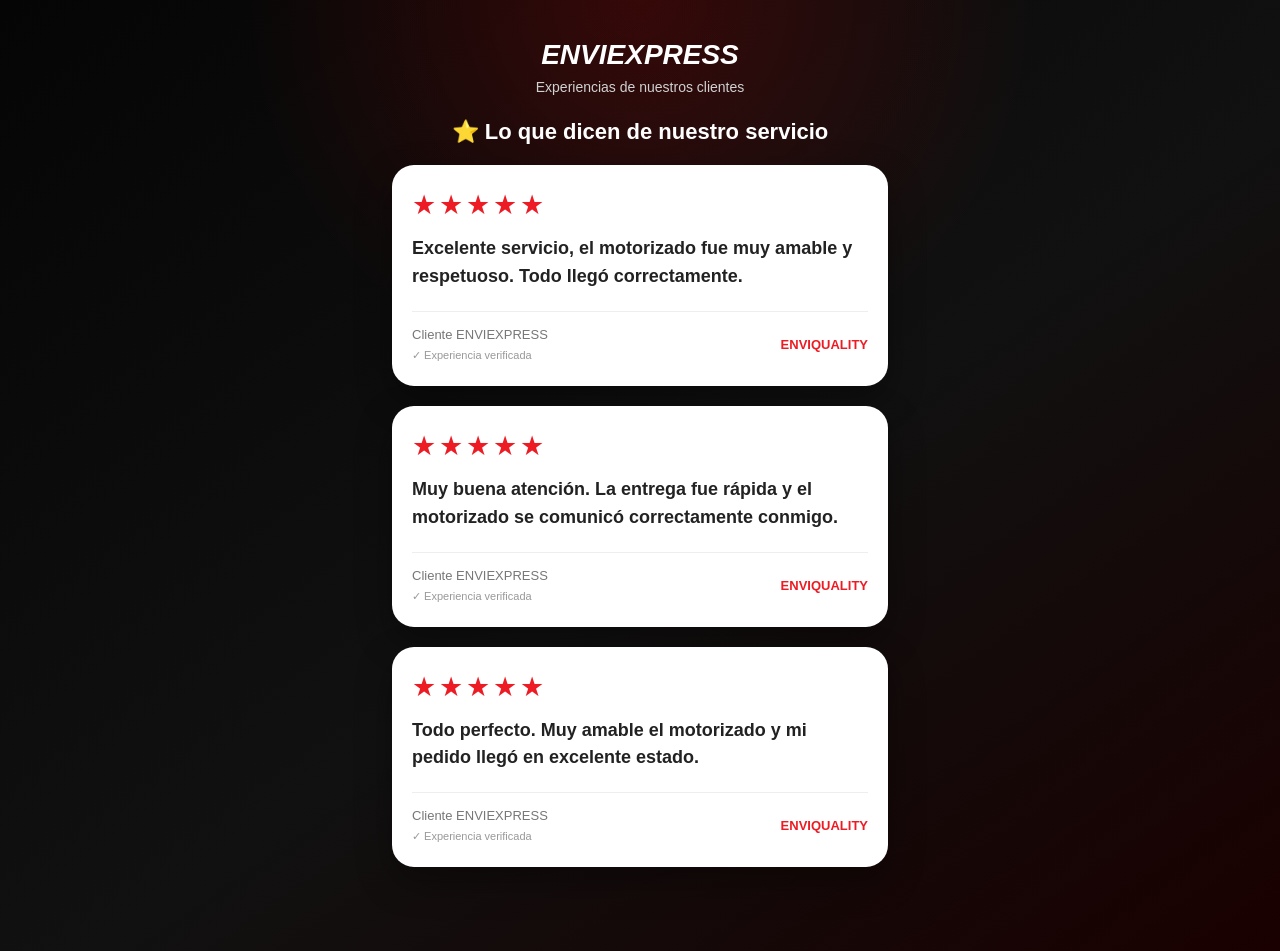
==== testimonios.html @ d6bec010 "Crear página de testimonios" ====
<!DOCTYPE html>
<html lang="es">
<head>
  <meta charset="UTF-8">
  <meta name="viewport" content="width=device-width, initial-scale=1.0">

  <title>Testimonios ENVIEXPRESS</title>

  <link rel="stylesheet" href="style.css">

  <style>
    body {
      align-items: flex-start;
    }

    .contenedor-testimonios {
      width: 100%;
      max-width: 520px;
      margin: 0 auto;
      padding: 25px 12px 50px;
    }

    .cabecera-testimonios {
      margin-bottom: 24px;
      text-align: center;
    }

    .cabecera-testimonios h1 {
      margin: 0;
      color: #ffffff;
      font-size: 28px;
      font-style: italic;
      font-weight: 900;
    }

    .cabecera-testimonios p {
      margin: 8px 0 0;
      color: #d1d1d1;
      font-size: 14px;
    }

    .testimonio {
      margin-bottom: 20px;
      padding: 24px 20px;
      border-radius: 22px;
      background: #ffffff;
      color: #171717;
      box-shadow: 0 14px 35px rgba(0, 0, 0, 0.35);
    }

    .estrellas-testimonio {
      margin-bottom: 14px;
      color: #ed1c24;
      font-size: 27px;
      letter-spacing: 3px;
    }

    .comentario-testimonio {
      margin: 0;
      color: #222222;
      font-size: 18px;
      font-weight: 700;
      line-height: 1.55;
    }

    .pie-testimonio {
      display: flex;
      margin-top: 20px;
      align-items: center;
      justify-content: space-between;
      gap: 10px;
      padding-top: 15px;
      border-top: 1px solid #eeeeee;
    }

    .cliente-testimonio {
      color: #777777;
      font-size: 13px;
    }

    .marca-testimonio {
      color: #ed1c24;
      font-size: 13px;
      font-weight: 900;
    }

    .verificado {
      margin-top: 7px;
      color: #999999;
      font-size: 11px;
    }

    .titulo-seccion {
      margin: 0 0 20px;
      color: #ffffff;
      text-align: center;
      font-size: 22px;
    }
  </style>
</head>

<body>

  <main class="contenedor-testimonios">

    <header class="cabecera-testimonios">
      <h1>ENVIEXPRESS</h1>
      <p>Experiencias de nuestros clientes</p>
    </header>

    <h2 class="titulo-seccion">
      ⭐ Lo que dicen de nuestro servicio
    </h2>

    <!-- TESTIMONIO 1 -->
    <article class="testimonio">
      <div class="estrellas-testimonio">
        ★★★★★
      </div>

      <p class="comentario-testimonio">
        Excelente servicio, el motorizado fue muy amable y respetuoso.
        Todo llegó correctamente.
      </p>

      <div class="pie-testimonio">
        <div>
          <div class="cliente-testimonio">
            Cliente ENVIEXPRESS
          </div>

          <div class="verificado">
            ✓ Experiencia verificada
          </div>
        </div>

        <div class="marca-testimonio">
          ENVIQUALITY
        </div>
      </div>
    </article>

    <!-- TESTIMONIO 2 -->
    <article class="testimonio">
      <div class="estrellas-testimonio">
        ★★★★★
      </div>

      <p class="comentario-testimonio">
        Muy buena atención. La entrega fue rápida y el motorizado
        se comunicó correctamente conmigo.
      </p>

      <div class="pie-testimonio">
        <div>
          <div class="cliente-testimonio">
            Cliente ENVIEXPRESS
          </div>

          <div class="verificado">
            ✓ Experiencia verificada
          </div>
        </div>

        <div class="marca-testimonio">
          ENVIQUALITY
        </div>
      </div>
    </article>

    <!-- TESTIMONIO 3 -->
    <article class="testimonio">
      <div class="estrellas-testimonio">
        ★★★★★
      </div>

      <p class="comentario-testimonio">
        Todo perfecto. Muy amable el motorizado y mi pedido llegó
        en excelente estado.
      </p>

      <div class="pie-testimonio">
        <div>
          <div class="cliente-testimonio">
            Cliente ENVIEXPRESS
          </div>

          <div class="verificado">
            ✓ Experiencia verificada
          </div>
        </div>

        <div class="marca-testimonio">
          ENVIQUALITY
        </div>
      </div>
    </article>

  </main>

</body>
</html>
---- style.css ----
* {
  box-sizing: border-box;
}

body {
  margin: 0;
  min-height: 100vh;
  padding: 14px;
  display: flex;
  align-items: center;
  justify-content: center;
  font-family: Arial, Helvetica, sans-serif;
  background:
    radial-gradient(circle at top, rgba(255, 0, 0, 0.18), transparent 35%),
    linear-gradient(145deg, #050505 0%, #111111 55%, #1a0000 100%);
  color: #ffffff;
}

button,
textarea {
  font-family: inherit;
}

.tarjeta {
  width: 100%;
  max-width: 460px;
  overflow: hidden;
  border: 1px solid rgba(255, 255, 255, 0.12);
  border-radius: 26px;
  background: #0a0a0a;
  box-shadow: 0 18px 48px rgba(0, 0, 0, 0.55);
}

.cabecera {
  position: relative;
  padding: 25px 20px 21px;
  text-align: center;
  background:
    linear-gradient(135deg, rgba(255, 0, 0, 0.2), transparent 36%),
    linear-gradient(160deg, #090909 0%, #121212 100%);
}

.cabecera::after {
  content: "";
  position: absolute;
  right: 0;
  bottom: -1px;
  left: 0;
  height: 5px;
  background: linear-gradient(90deg, #ff0000, #ff3b3b, #ff0000);
}

.simbolo {
  margin-bottom: 6px;
  color: #ff2222;
  font-size: 48px;
  line-height: 1;
  font-weight: 900;
  letter-spacing: -8px;
  transform: skewX(-12deg);
}

.marca {
  margin: 0;
  color: #ffffff;
  font-size: 28px;
  font-style: italic;
  font-weight: 900;
}

.sistema {
  margin-top: 6px;
  color: #c9c9c9;
  font-size: 11px;
  letter-spacing: 3px;
  text-transform: uppercase;
}

.moto {
  margin-top: 12px;
  font-size: 55px;
  filter: drop-shadow(0 8px 12px rgba(255, 0, 0, 0.22));
}

.contenido {
  min-height: 400px;
  padding: 29px 21px 23px;
  background: #ffffff;
  color: #151515;
  text-align: center;
}

.pantalla {
  display: none;
  animation: aparecer 0.28s ease;
}

.pantalla.activa {
  display: block;
}

@keyframes aparecer {
  from {
    opacity: 0;
    transform: translateX(18px);
  }

  to {
    opacity: 1;
    transform: translateX(0);
  }
}

.titulo {
  margin: 0 0 10px;
  font-size: 25px;
  line-height: 1.3;
  font-weight: 800;
}

.titulo span {
  color: #ed1c24;
}

.descripcion {
  margin: 0 auto 25px;
  max-width: 350px;
  color: #6b6b6b;
  font-size: 15px;
  line-height: 1.5;
}

.estrellas {
  display: flex;
  justify-content: center;
  gap: 3px;
  margin: 8px 0 12px;
}

.estrella {
  border: none;
  padding: 2px;
  background: transparent;
  color: #d4d4d4;
  font-size: 50px;
  line-height: 1;
  cursor: pointer;
  transition:
    transform 0.16s ease,
    color 0.16s ease,
    filter 0.16s ease;
}

.estrella:active {
  transform: scale(0.88);
}

.estrella.activa {
  color: #ed1c24;
  filter: drop-shadow(0 3px 5px rgba(237, 28, 36, 0.28));
  animation: rebote 0.22s ease;
}

@keyframes rebote {
  0% {
    transform: scale(0.85);
  }

  70% {
    transform: scale(1.14);
  }

  100% {
    transform: scale(1);
  }
}

.resultado {
  min-height: 48px;
  margin-top: 12px;
  color: #151515;
  font-size: 17px;
  font-weight: 800;
}

.resultado span {
  display: block;
  margin-top: 4px;
  color: #ed1c24;
  font-size: 14px;
  font-weight: 700;
}

.escala {
  display: flex;
  justify-content: space-between;
  margin-top: 15px;
  color: #8a8a8a;
  font-size: 12px;
}

.opciones {
  display: grid;
  gap: 14px;
  margin-top: 28px;
}

.opcion {
  width: 100%;
  min-height: 65px;
  padding: 14px 18px;
  border: 2px solid #dddddd;
  border-radius: 16px;
  background: #ffffff;
  color: #252525;
  font-size: 17px;
  font-weight: 800;
  cursor: pointer;
  transition:
    transform 0.15s ease,
    border-color 0.15s ease,
    background 0.15s ease,
    color 0.15s ease;
}

.opcion:active {
  transform: scale(0.97);
}

.opcion:hover,
.opcion.seleccionada {
  border-color: #ed1c24;
  background: #fff1f1;
  color: #c90000;
}

.icono-opcion {
  display: inline-block;
  margin-right: 7px;
  font-size: 22px;
}

.lista-motivos {
  display: grid;
  gap: 11px;
  margin-top: 22px;
  text-align: left;
}

.motivo {
  display: flex;
  align-items: center;
  gap: 11px;
  min-height: 52px;
  padding: 12px 14px;
  border: 2px solid #dddddd;
  border-radius: 14px;
  background: #ffffff;
  color: #333333;
  font-size: 15px;
  font-weight: 700;
  cursor: pointer;
}

.motivo:has(input:checked) {
  border-color: #ed1c24;
  background: #fff1f1;
  color: #c90000;
}

.motivo input {
  width: 19px;
  height: 19px;
  accent-color: #ed1c24;
}

.comentario {
  width: 100%;
  min-height: 105px;
  margin-top: 18px;
  padding: 14px;
  border: 2px solid #dddddd;
  border-radius: 14px;
  outline: none;
  resize: vertical;
  color: #222222;
  font-size: 15px;
}

.comentario:focus {
  border-color: #ed1c24;
}

.contador {
  margin-top: 5px;
  color: #8a8a8a;
  font-size: 12px;
  text-align: right;
}

.boton-principal {
  width: 100%;
  min-height: 55px;
  margin-top: 22px;
  padding: 14px 18px;
  border: none;
  border-radius: 15px;
  background: linear-gradient(90deg, #c90000, #ff2d2d);
  color: #ffffff;
  font-size: 16px;
  font-weight: 800;
  cursor: pointer;
  box-shadow: 0 7px 16px rgba(237, 28, 36, 0.25);
}

.boton-principal:active {
  transform: scale(0.98);
}

.volver {
  margin-top: 21px;
  border: none;
  background: transparent;
  color: #777777;
  font-size: 13px;
  font-weight: 700;
  text-decoration: underline;
  cursor: pointer;
}

.progreso {
  margin-top: 27px;
}

.barra {
  width: 100%;
  height: 6px;
  overflow: hidden;
  border-radius: 999px;
  background: #ececec;
}

.avance {
  height: 100%;
  border-radius: inherit;
  background: linear-gradient(90deg, #c90000, #ff2d2d);
  transition: width 0.3s ease;
}

.paso-1 {
  width: 20%;
}

.paso-2 {
  width: 40%;
}

.paso-3 {
  width: 60%;
}

.paso-4 {
  width: 80%;
}

.paso-5 {
  width: 100%;
}

.texto-progreso {
  margin-top: 8px;
  color: #8a8a8a;
  font-size: 12px;
}

.icono-final {
  display: flex;
  width: 82px;
  height: 82px;
  margin: 0 auto 20px;
  align-items: center;
  justify-content: center;
  border-radius: 50%;
  background: #fff1f1;
  color: #ed1c24;
  font-size: 42px;
  font-weight: 900;
}

.pie {
  display: flex;
  justify-content: center;
  gap: 18px;
  padding: 15px 13px;
  background: #070707;
  color: #d6d6d6;
  font-size: 11px;
  text-align: center;
}

.pie-item {
  flex: 1;
  line-height: 1.45;
}

.pie-item strong {
  display: block;
  margin-bottom: 3px;
  color: #ffffff;
}

@media (max-width: 390px) {
  body {
    padding: 8px;
  }

  .tarjeta {
    border-radius: 21px;
  }

  .cabecera {
    padding: 20px 14px 18px;
  }

  .contenido {
    min-height: 390px;
    padding: 25px 15px 21px;
  }

  .marca {
    font-size: 25px;
  }

  .moto {
    font-size: 49px;
  }

  .estrella {
    font-size: 43px;
  }

  .titulo {
    font-size: 22px;
  }
}


.cabecera-personalizada {
  padding: 28px 22px 26px;
}

.logo-texto {
  color: #ffffff;
  font-size: 30px;
  font-style: italic;
  font-weight: 900;
  letter-spacing: 0.6px;
}

.saludo-cliente {
  margin-top: 20px;
  color: #ffffff;
  font-size: 23px;
  line-height: 1.35;
}

.saludo-cliente strong {
  color: #ff2d2d;
}

.texto-entrega {
  margin-top: 14px;
  color: #cfcfcf;
  font-size: 14px;
}

.motorizado-destacado {
  display: inline-flex;
  margin-top: 10px;
  align-items: center;
  justify-content: center;
  gap: 9px;
  padding: 11px 16px;
  border: 1px solid rgba(255, 255, 255, 0.13);
  border-radius: 14px;
  background: rgba(255, 255, 255, 0.06);
  color: #ffffff;
  font-size: 18px;
}

.icono-motorizado {
  font-size: 27px;
}

@media (max-width: 390px) {
  .logo-texto {
    font-size: 26px;
  }

  .saludo-cliente {
    font-size: 21px;
  }

  .motorizado-destacado {
    font-size: 16px;
  }
}
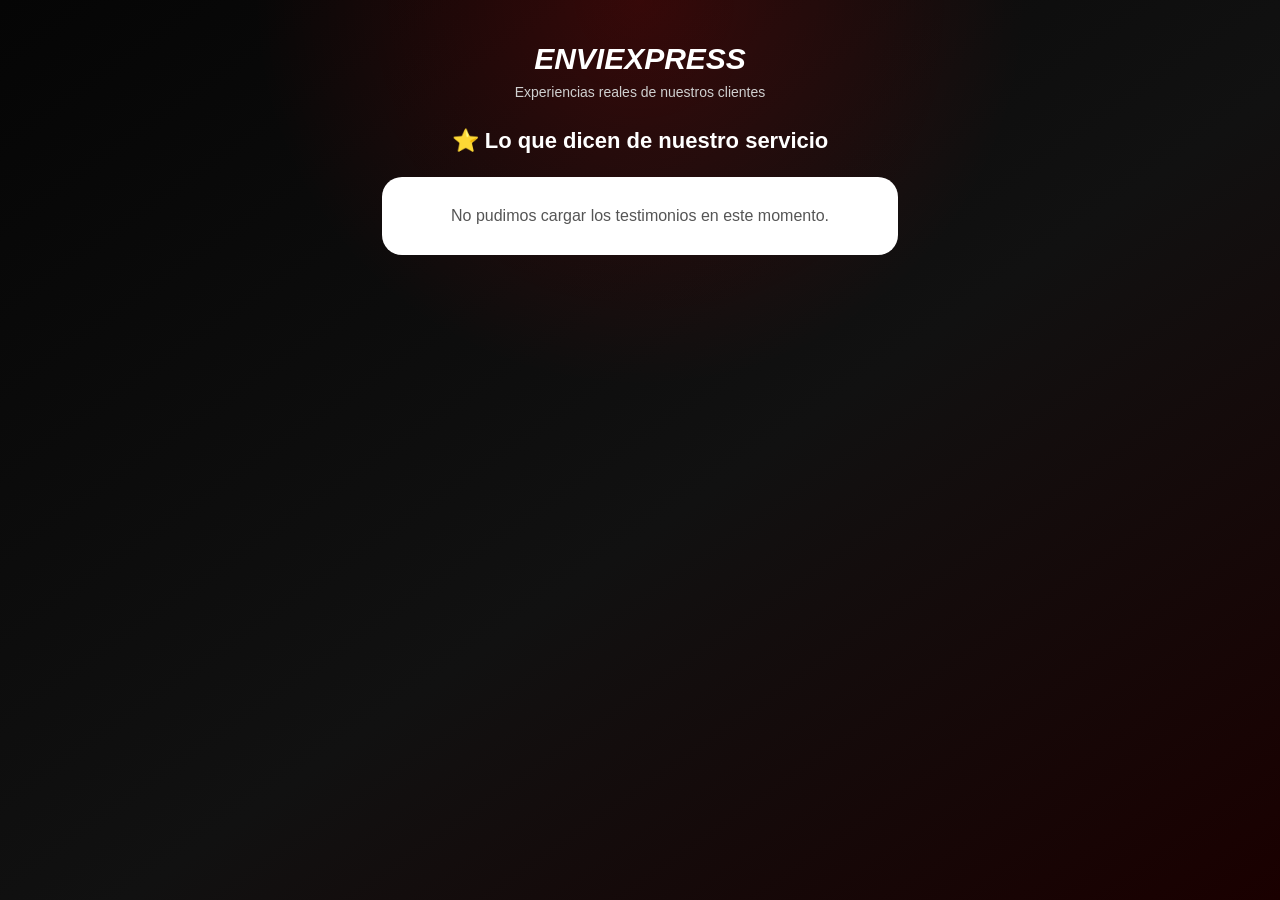
==== commit e49932ea: "Conectar testimonios reales automáticamente" ====
--- a/testimonios.html
+++ b/testimonios.html
@@ -4,7 +4,7 @@
   <meta charset="UTF-8">
   <meta name="viewport" content="width=device-width, initial-scale=1.0">
 
-  <title>Testimonios ENVIEXPRESS</title>
+  <title>Testimonios | ENVIEXPRESS</title>
 
   <link rel="stylesheet" href="style.css">
 
@@ -15,28 +15,35 @@
 
     .contenedor-testimonios {
       width: 100%;
-      max-width: 520px;
+      max-width: 540px;
       margin: 0 auto;
-      padding: 25px 12px 50px;
+      padding: 28px 12px 60px;
     }
 
     .cabecera-testimonios {
-      margin-bottom: 24px;
+      margin-bottom: 28px;
       text-align: center;
     }
 
-    .cabecera-testimonios h1 {
+    .marca-testimonios {
       margin: 0;
       color: #ffffff;
-      font-size: 28px;
+      font-size: 30px;
       font-style: italic;
       font-weight: 900;
     }
 
-    .cabecera-testimonios p {
+    .subtitulo-testimonios {
       margin: 8px 0 0;
-      color: #d1d1d1;
+      color: #cfcfcf;
       font-size: 14px;
+    }
+
+    .titulo-seccion {
+      margin: 0 0 23px;
+      color: #ffffff;
+      text-align: center;
+      font-size: 22px;
     }
 
     .testimonio {
@@ -49,10 +56,10 @@
     }
 
     .estrellas-testimonio {
-      margin-bottom: 14px;
+      margin-bottom: 15px;
       color: #ed1c24;
       font-size: 27px;
-      letter-spacing: 3px;
+      letter-spacing: 2px;
     }
 
     .comentario-testimonio {
@@ -66,35 +73,51 @@
     .pie-testimonio {
       display: flex;
       margin-top: 20px;
+      padding-top: 15px;
+      border-top: 1px solid #eeeeee;
       align-items: center;
       justify-content: space-between;
-      gap: 10px;
-      padding-top: 15px;
-      border-top: 1px solid #eeeeee;
+      gap: 12px;
     }
 
     .cliente-testimonio {
-      color: #777777;
-      font-size: 13px;
-    }
-
-    .marca-testimonio {
-      color: #ed1c24;
-      font-size: 13px;
-      font-weight: 900;
-    }
-
-    .verificado {
-      margin-top: 7px;
+      color: #555555;
+      font-size: 14px;
+      font-weight: 700;
+    }
+
+    .fecha-testimonio {
+      margin-top: 4px;
       color: #999999;
       font-size: 11px;
     }
 
-    .titulo-seccion {
-      margin: 0 0 20px;
-      color: #ffffff;
+    .verificado {
+      margin-top: 5px;
+      color: #888888;
+      font-size: 11px;
+    }
+
+    .enviquality {
+      color: #ed1c24;
+      font-size: 12px;
+      font-weight: 900;
+    }
+
+    .cargando {
+      padding: 35px 15px;
+      border-radius: 20px;
+      background: #ffffff;
+      color: #555555;
       text-align: center;
-      font-size: 22px;
+    }
+
+    .sin-testimonios {
+      padding: 30px;
+      border-radius: 20px;
+      background: #ffffff;
+      color: #555555;
+      text-align: center;
     }
   </style>
 </head>
@@ -104,99 +127,285 @@
   <main class="contenedor-testimonios">
 
     <header class="cabecera-testimonios">
-      <h1>ENVIEXPRESS</h1>
-      <p>Experiencias de nuestros clientes</p>
+      <h1 class="marca-testimonios">
+        ENVIEXPRESS
+      </h1>
+
+      <p class="subtitulo-testimonios">
+        Experiencias reales de nuestros clientes
+      </p>
     </header>
 
     <h2 class="titulo-seccion">
       ⭐ Lo que dicen de nuestro servicio
     </h2>
 
-    <!-- TESTIMONIO 1 -->
-    <article class="testimonio">
-      <div class="estrellas-testimonio">
-        ★★★★★
+    <div id="listaTestimonios">
+      <div class="cargando">
+        Cargando testimonios...
       </div>
-
-      <p class="comentario-testimonio">
-        Excelente servicio, el motorizado fue muy amable y respetuoso.
-        Todo llegó correctamente.
-      </p>
-
-      <div class="pie-testimonio">
-        <div>
-          <div class="cliente-testimonio">
-            Cliente ENVIEXPRESS
+    </div>
+
+  </main>
+
+  <script>
+    const URL_CSV =
+      "https://docs.google.com/spreadsheets/d/e/2PACX-1vQRGcMHslMf65wySy_0mwyjqWz33-DhXJG1RcKeqKY6ccOEQpUUCFRhenQxPdCB2_UmQ0mnKE4eV8XR/pub?gid=1015173778&single=true&output=csv";
+
+    async function cargarTestimonios() {
+      const contenedor =
+        document.getElementById("listaTestimonios");
+
+      try {
+        const respuesta = await fetch(
+          URL_CSV + "&v=" + Date.now()
+        );
+
+        if (!respuesta.ok) {
+          throw new Error(
+            "No se pudieron cargar los testimonios."
+          );
+        }
+
+        const texto = await respuesta.text();
+
+        const filas = convertirCSV(texto);
+
+        if (filas.length <= 1) {
+          mostrarSinTestimonios();
+          return;
+        }
+
+        // Quitamos la fila de encabezados.
+        const testimonios = filas
+          .slice(1)
+          .filter(fila => {
+            const calificacion =
+              String(fila[0] || "").trim();
+
+            const comentario =
+              String(fila[1] || "").trim();
+
+            return (
+              calificacion === "5" &&
+              comentario !== ""
+            );
+          })
+          .reverse();
+
+        if (testimonios.length === 0) {
+          mostrarSinTestimonios();
+          return;
+        }
+
+        contenedor.innerHTML = "";
+
+        testimonios.forEach(fila => {
+          const calificacion =
+            String(fila[0] || "5").trim();
+
+          const comentario =
+            String(fila[1] || "").trim();
+
+          const cliente =
+            obtenerPrimerNombre(
+              String(fila[2] || "Cliente").trim()
+            );
+
+          const fecha =
+            String(fila[3] || "").trim();
+
+          const tarjeta =
+            crearTarjetaTestimonio(
+              calificacion,
+              comentario,
+              cliente,
+              fecha
+            );
+
+          contenedor.appendChild(tarjeta);
+        });
+
+      } catch (error) {
+        console.error(error);
+
+        contenedor.innerHTML = `
+          <div class="sin-testimonios">
+            No pudimos cargar los testimonios
+            en este momento.
           </div>
-
-          <div class="verificado">
-            ✓ Experiencia verificada
+        `;
+      }
+    }
+
+    function crearTarjetaTestimonio(
+      calificacion,
+      comentario,
+      cliente,
+      fecha
+    ) {
+      const articulo =
+        document.createElement("article");
+
+      articulo.className = "testimonio";
+
+      const estrellas =
+        "★".repeat(
+          Math.min(
+            5,
+            Math.max(
+              1,
+              Number(calificacion) || 5
+            )
+          )
+        );
+
+      articulo.innerHTML = `
+        <div class="estrellas-testimonio">
+          ${estrellas}
+        </div>
+
+        <p class="comentario-testimonio">
+          “${escaparHTML(comentario)}”
+        </p>
+
+        <div class="pie-testimonio">
+          <div>
+            <div class="cliente-testimonio">
+              — ${escaparHTML(cliente)}
+            </div>
+
+            <div class="verificado">
+              ✓ Experiencia verificada
+            </div>
+
+            ${
+              fecha
+                ? `
+                  <div class="fecha-testimonio">
+                    ${escaparHTML(fecha)}
+                  </div>
+                `
+                : ""
+            }
+          </div>
+
+          <div class="enviquality">
+            ENVIQUALITY
           </div>
         </div>
-
-        <div class="marca-testimonio">
-          ENVIQUALITY
+      `;
+
+      return articulo;
+    }
+
+    function obtenerPrimerNombre(nombre) {
+      return (
+        nombre
+          .trim()
+          .split(/\s+/)[0] ||
+        "Cliente"
+      );
+    }
+
+    function convertirCSV(texto) {
+      const filas = [];
+
+      let fila = [];
+      let campo = "";
+      let dentroDeComillas = false;
+
+      for (
+        let i = 0;
+        i < texto.length;
+        i++
+      ) {
+        const caracter = texto[i];
+        const siguiente = texto[i + 1];
+
+        if (caracter === '"') {
+          if (
+            dentroDeComillas &&
+            siguiente === '"'
+          ) {
+            campo += '"';
+            i++;
+          } else {
+            dentroDeComillas =
+              !dentroDeComillas;
+          }
+
+        } else if (
+          caracter === "," &&
+          !dentroDeComillas
+        ) {
+          fila.push(campo);
+          campo = "";
+
+        } else if (
+          (caracter === "\n" ||
+           caracter === "\r") &&
+          !dentroDeComillas
+        ) {
+          if (
+            caracter === "\r" &&
+            siguiente === "\n"
+          ) {
+            i++;
+          }
+
+          fila.push(campo);
+
+          if (
+            fila.some(valor =>
+              String(valor).trim() !== ""
+            )
+          ) {
+            filas.push(fila);
+          }
+
+          fila = [];
+          campo = "";
+
+        } else {
+          campo += caracter;
+        }
+      }
+
+      fila.push(campo);
+
+      if (
+        fila.some(valor =>
+          String(valor).trim() !== ""
+        )
+      ) {
+        filas.push(fila);
+      }
+
+      return filas;
+    }
+
+    function mostrarSinTestimonios() {
+      document.getElementById(
+        "listaTestimonios"
+      ).innerHTML = `
+        <div class="sin-testimonios">
+          Aún no hay testimonios disponibles.
         </div>
-      </div>
-    </article>
-
-    <!-- TESTIMONIO 2 -->
-    <article class="testimonio">
-      <div class="estrellas-testimonio">
-        ★★★★★
-      </div>
-
-      <p class="comentario-testimonio">
-        Muy buena atención. La entrega fue rápida y el motorizado
-        se comunicó correctamente conmigo.
-      </p>
-
-      <div class="pie-testimonio">
-        <div>
-          <div class="cliente-testimonio">
-            Cliente ENVIEXPRESS
-          </div>
-
-          <div class="verificado">
-            ✓ Experiencia verificada
-          </div>
-        </div>
-
-        <div class="marca-testimonio">
-          ENVIQUALITY
-        </div>
-      </div>
-    </article>
-
-    <!-- TESTIMONIO 3 -->
-    <article class="testimonio">
-      <div class="estrellas-testimonio">
-        ★★★★★
-      </div>
-
-      <p class="comentario-testimonio">
-        Todo perfecto. Muy amable el motorizado y mi pedido llegó
-        en excelente estado.
-      </p>
-
-      <div class="pie-testimonio">
-        <div>
-          <div class="cliente-testimonio">
-            Cliente ENVIEXPRESS
-          </div>
-
-          <div class="verificado">
-            ✓ Experiencia verificada
-          </div>
-        </div>
-
-        <div class="marca-testimonio">
-          ENVIQUALITY
-        </div>
-      </div>
-    </article>
-
-  </main>
+      `;
+    }
+
+    function escaparHTML(texto) {
+      return String(texto || "")
+        .replace(/&/g, "&amp;")
+        .replace(/</g, "&lt;")
+        .replace(/>/g, "&gt;")
+        .replace(/"/g, "&quot;")
+        .replace(/'/g, "&#039;");
+    }
+
+    cargarTestimonios();
+  </script>
 
 </body>
 </html>
